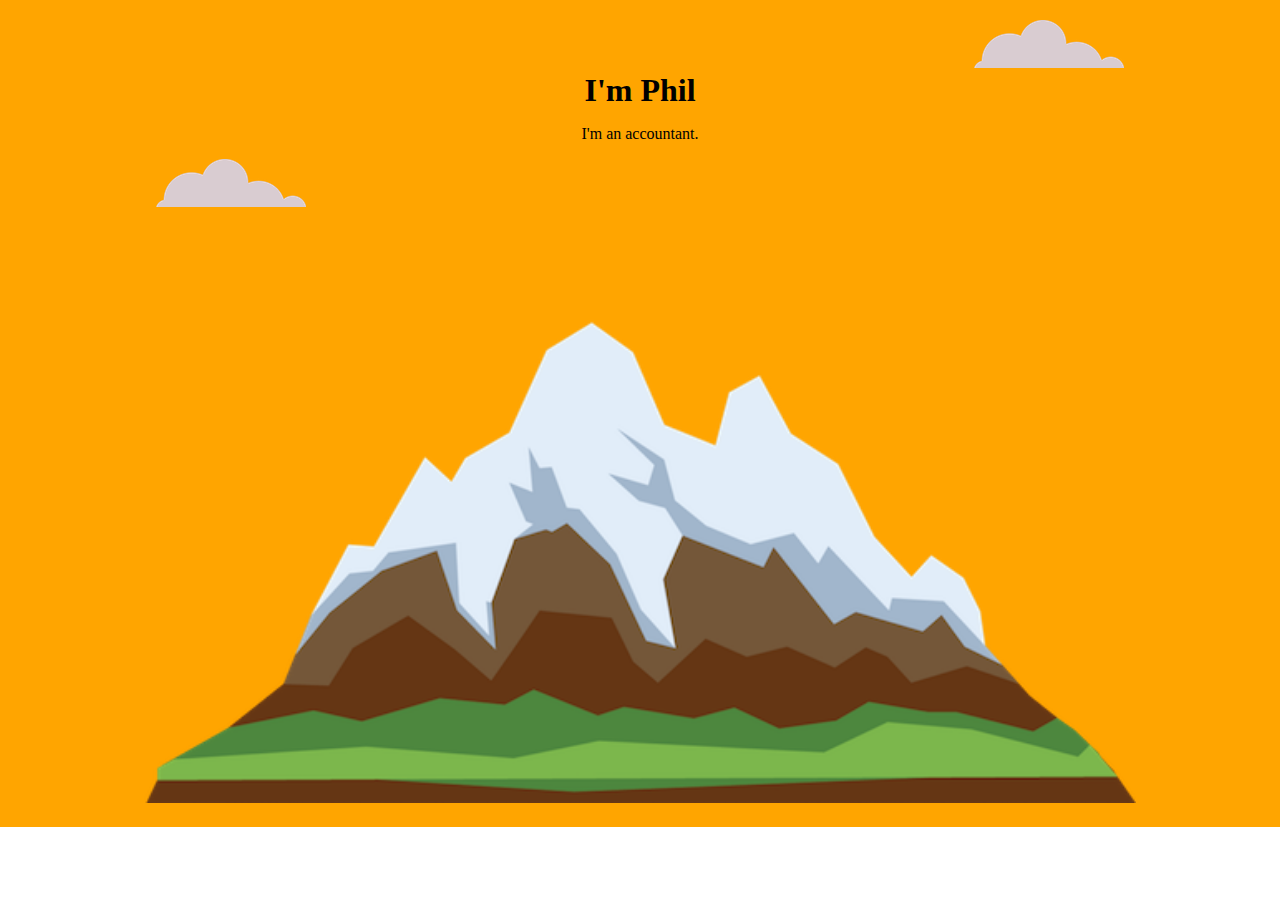
==== CSS - My Site/index.html @ 961881ea "Lots" ====
<!DOCTYPE html>
<html lang="en" dir="ltr">
  <head>
    <meta charset="utf-8">
    <title>phil.mk</title>
    <link rel="stylesheet" href="css/styles.css">
    <link rel="icon" href="css/favicon.ico">
  </head>
  <body>
  <div class="top-container">
    <div class="top-cloud">
          <img src="images/cloud.png" alt="">
      </div>

    <h1>I'm Phil</h1>
    <p>I'm an accountant.</p>
    <div class="bottom-cloud">
      <img src="images/cloud.png" alt="">
    </div>
    <div class="">
      <img class="mountain" src="images/mountain.png" alt="">

    </div>
  </div>

  </body>
</html>
---- CSS - My Site/css/styles.css ----
body {
  margin: 0;
  text-align: center;
}
h1 {
  margin: 0;
}

.top-container {
  background-color: orange;
  padding: 20px;
}
.top-cloud {
  position: relative;
  left: 33%;
}
.bottom-cloud {
  position: relative;
  right: 33%;
}
.mountain {
  width: 80%;
}
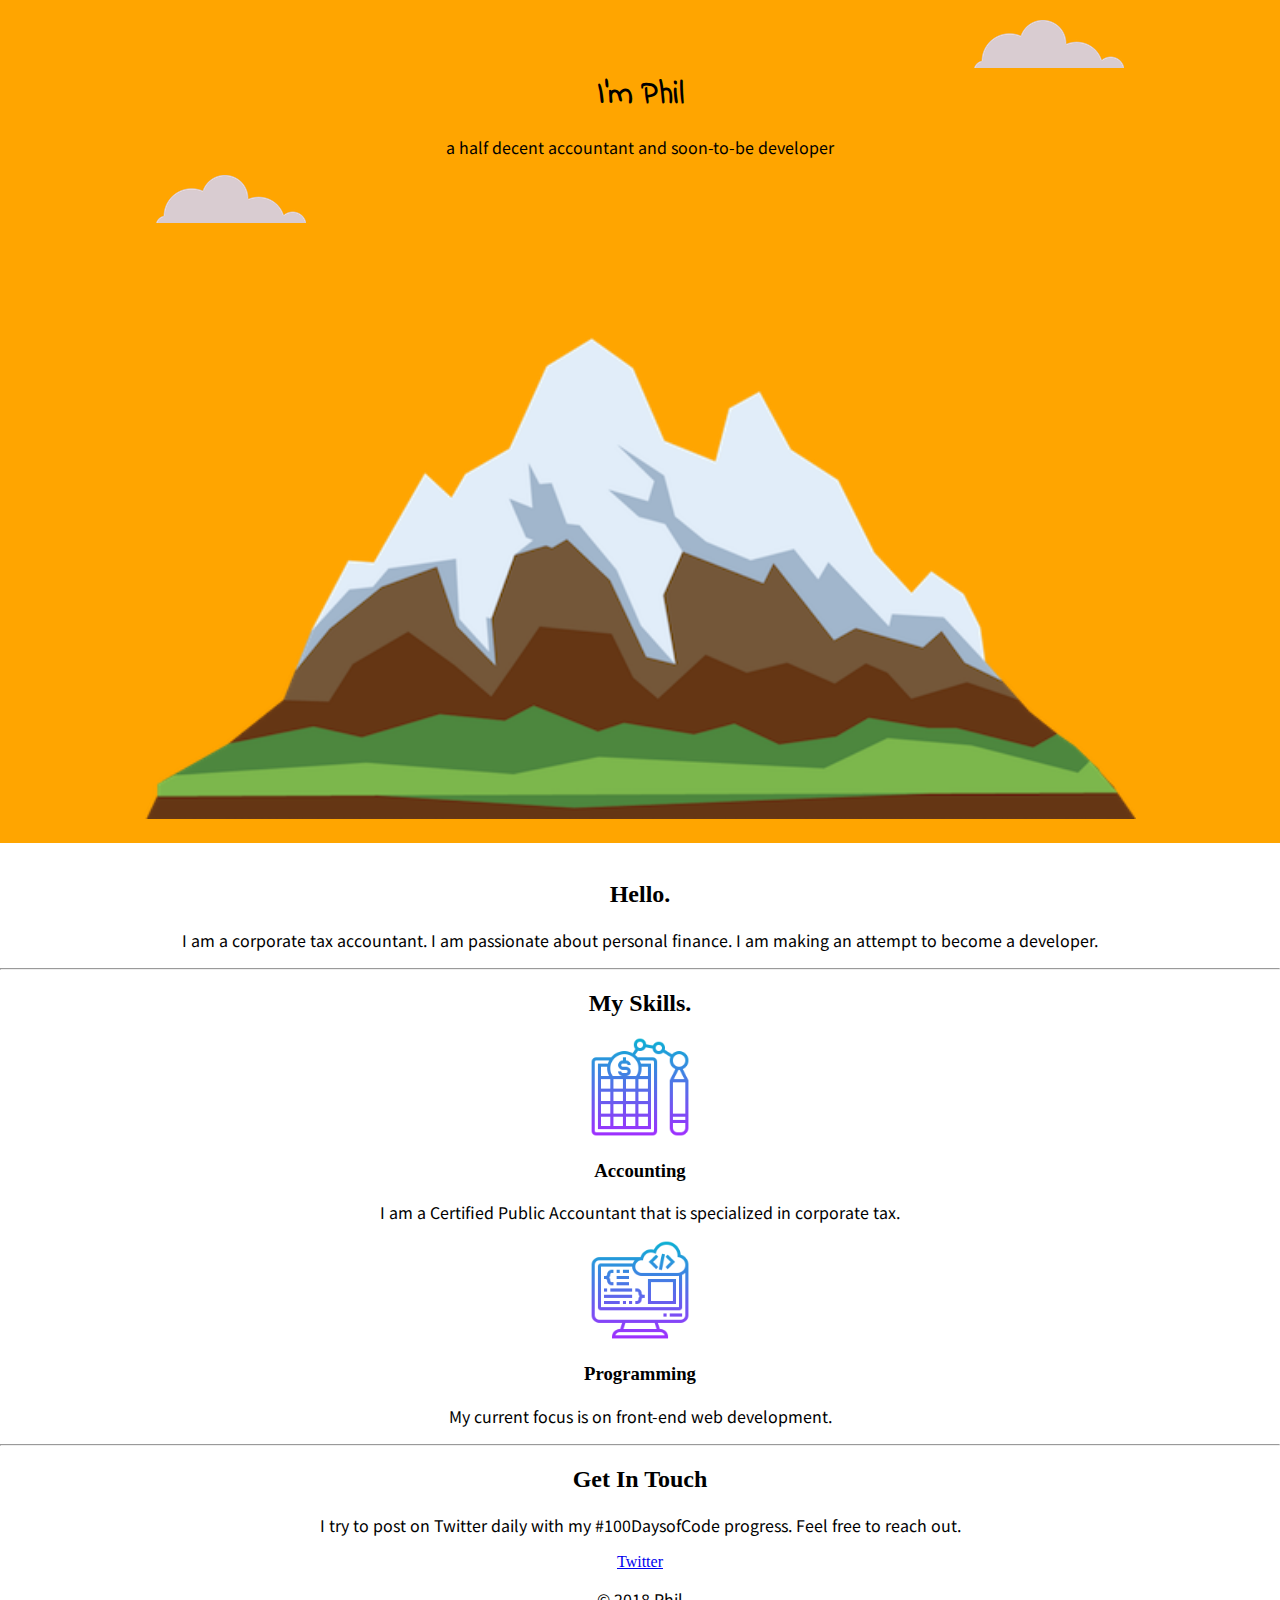
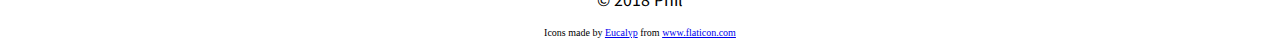
==== commit b606720c: "Various" ====
--- a/CSS - My Site/index.html
+++ b/CSS - My Site/index.html
@@ -5,6 +5,7 @@
     <title>phil.mk</title>
     <link rel="stylesheet" href="css/styles.css">
     <link rel="icon" href="css/favicon.ico">
+    <link href="https://fonts.googleapis.com/css2?family=Amatic+SC:wght@700&family=Indie+Flower&family=Miriam+Libre&family=Noto+Sans+HK:wght@300&display=swap" rel="stylesheet">
   </head>
   <body>
   <div class="top-container">
@@ -13,7 +14,7 @@
       </div>
 
     <h1>I'm Phil</h1>
-    <p>I'm an accountant.</p>
+    <p>a half decent accountant and soon-to-be developer</p>
     <div class="bottom-cloud">
       <img src="images/cloud.png" alt="">
     </div>
@@ -22,6 +23,40 @@
 
     </div>
   </div>
+  <div class="middle-container">
+    <div class="profile">
+      <img src="" alt="">
+      <h2>Hello.</h2>
+      <p>I am a corporate tax accountant. I am passionate about personal finance. I am making an attempt to become a developer.</p>
+    </div>
+    <hr>
+    <div class="skills">
+      <h2>My Skills.</h2>
+      <div class="skill-row">
+        <img class="skills-image" src="images/balance-sheet.png" alt="">
+        <h3>Accounting</h3>
+        <p>I am a Certified Public Accountant that is specialized in corporate tax.</p>
+      </div>
+      <div class="skill-row">
+        <img class="skills-image" src="images/programming.png" alt="">
+        <h3>Programming</h3>
+        <p>My current focus is on front-end web development.</p>
+      </div>
+    </div>
+    <hr>
+    <div class="contact-me">
+      <h2>Get In Touch</h2>
+      <p>I try to post on Twitter daily with my #100DaysofCode progress. Feel free to reach out.</p>
+<!--      <a class="btn" href="mailto:name@email.com">CONTACT ME</a> -->
+    </div>
+  </div>
 
+
+  <div class="bottom-container">
+<!--    <a class="footer-link" href="https://www.linkedin.com/">LinkedIn</a> -->
+    <a class="footer-link" href="https://twitter.com/phildotmk">Twitter</a>
+    <p>© 2018 Phil</p>
+    <div class="credits">Icons made by <a href="https://www.flaticon.com/authors/eucalyp" title="Eucalyp">Eucalyp</a> from <a href="https://www.flaticon.com/" title="Flaticon">www.flaticon.com</a></div>
+  </div>
   </body>
 </html>
--- a/CSS - My Site/css/styles.css
+++ b/CSS - My Site/css/styles.css
@@ -1,9 +1,17 @@
 body {
   margin: 0;
   text-align: center;
+
 }
 h1 {
   margin: 0;
+  font-family: 'Indie Flower', cursive;
+}
+p {
+  font-family: 'Noto Sans HK', sans-serif;
+}
+.skills-image {
+  width: 100px;
 }
 
 .top-container {
@@ -21,3 +29,7 @@
 .mountain {
   width: 80%;
 }
+
+.credits {
+  font-size: 10px;
+}
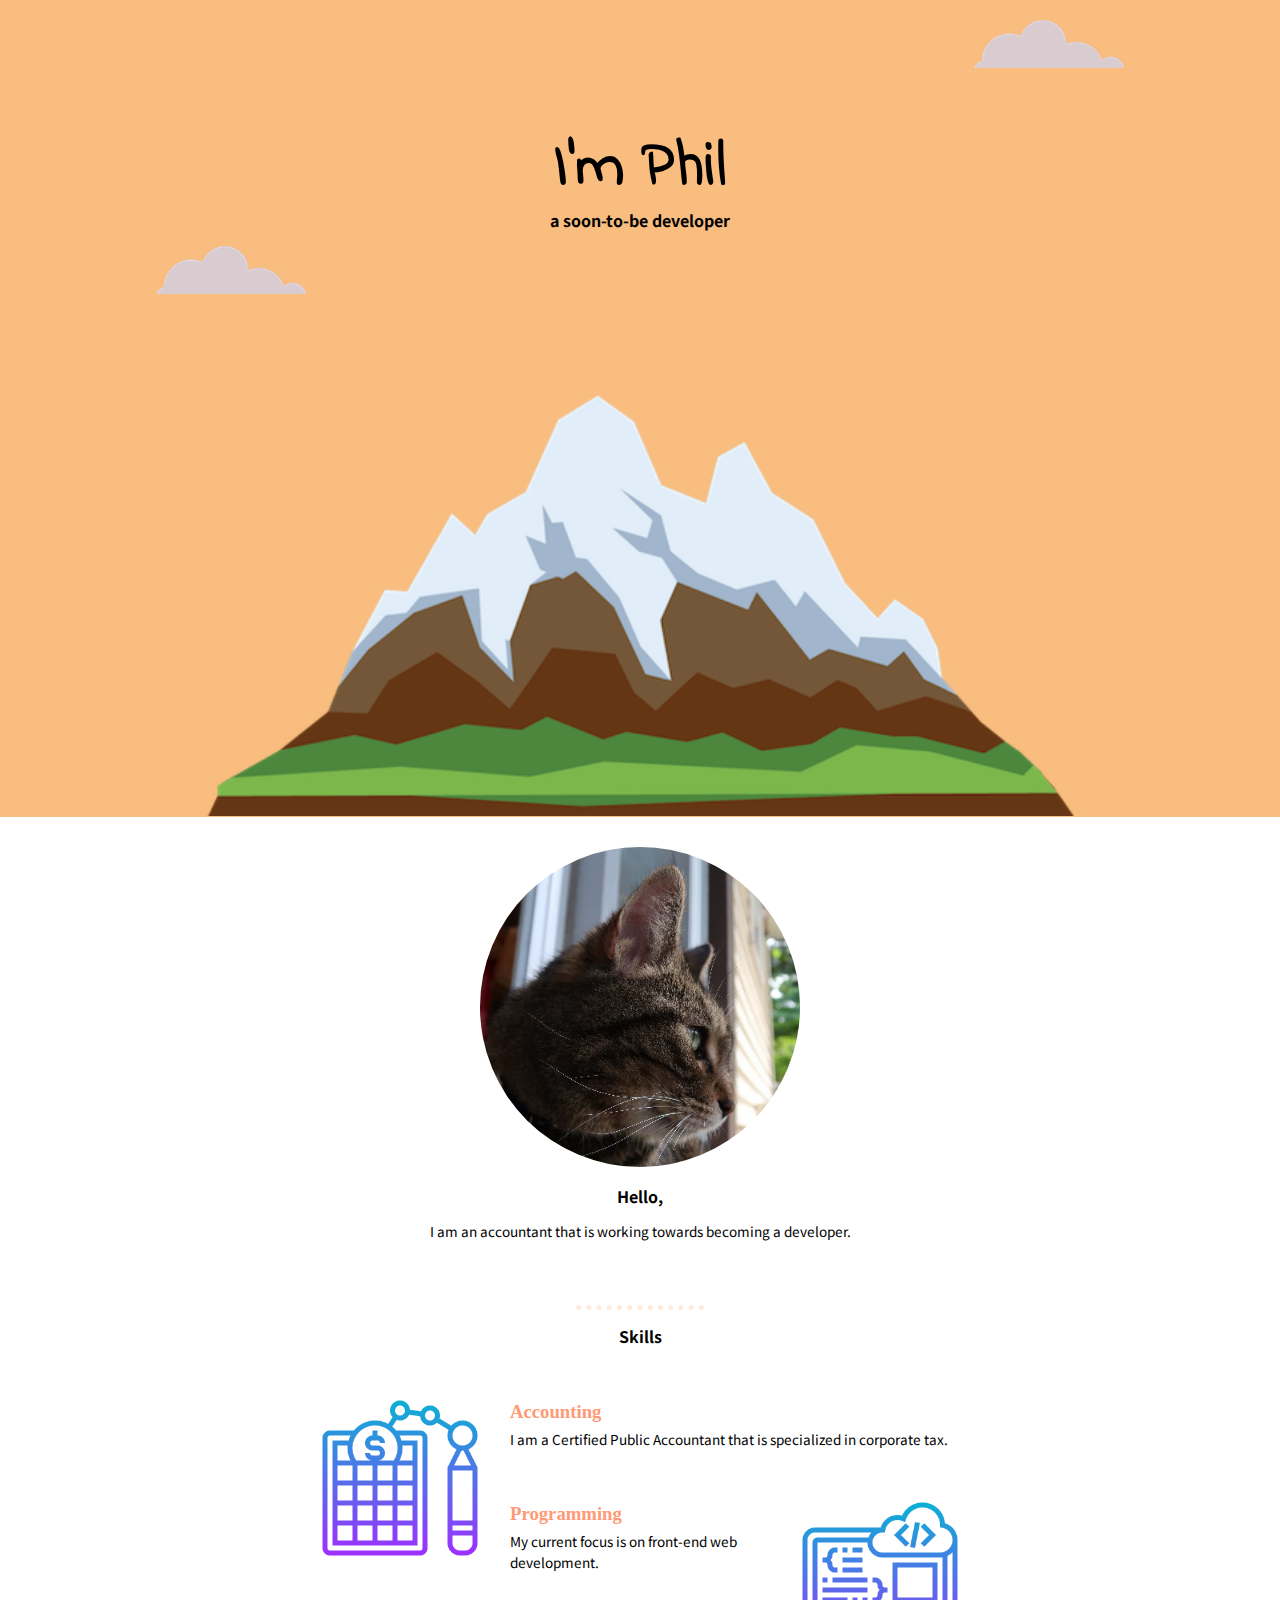
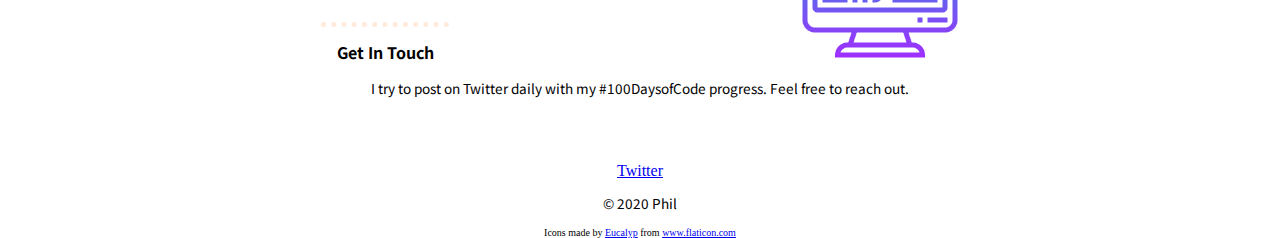
==== commit 8ed623fd: "Various" ====
--- a/CSS - My Site/index.html
+++ b/CSS - My Site/index.html
@@ -1,20 +1,22 @@
 <!DOCTYPE html>
 <html lang="en" dir="ltr">
-  <head>
-    <meta charset="utf-8">
-    <title>phil.mk</title>
-    <link rel="stylesheet" href="css/styles.css">
-    <link rel="icon" href="css/favicon.ico">
-    <link href="https://fonts.googleapis.com/css2?family=Amatic+SC:wght@700&family=Indie+Flower&family=Miriam+Libre&family=Noto+Sans+HK:wght@300&display=swap" rel="stylesheet">
-  </head>
-  <body>
+
+<head>
+  <meta charset="utf-8">
+  <title>phil.mk</title>
+  <link rel="stylesheet" href="css/styles.css">
+  <link rel="icon" href="css/favicon.ico">
+  <link href="https://fonts.googleapis.com/css2?family=Amatic+SC:wght@700&family=Indie+Flower&family=Miriam+Libre&family=Noto+Sans+HK:wght@300&display=swap" rel="stylesheet">
+</head>
+
+<body>
   <div class="top-container">
     <div class="top-cloud">
-          <img src="images/cloud.png" alt="">
-      </div>
+      <img src="images/cloud.png" alt="">
+    </div>
 
     <h1>I'm Phil</h1>
-    <p>a half decent accountant and soon-to-be developer</p>
+    <h2>a soon-to-be developer</h2>
     <div class="bottom-cloud">
       <img src="images/cloud.png" alt="">
     </div>
@@ -25,20 +27,21 @@
   </div>
   <div class="middle-container">
     <div class="profile">
-      <img src="" alt="">
-      <h2>Hello.</h2>
-      <p>I am a corporate tax accountant. I am passionate about personal finance. I am making an attempt to become a developer.</p>
+      <img class="header-picture" src="images/mutsy.jpg" alt="">
+      <h2>Hello,</h2>
+      <p class="header-description">I am an accountant that is working towards becoming a developer.</p>
     </div>
     <hr>
     <div class="skills">
-      <h2>My Skills.</h2>
+      <h2>Skills</h2>
       <div class="skill-row">
-        <img class="skills-image" src="images/balance-sheet.png" alt="">
-        <h3>Accounting</h3>
-        <p>I am a Certified Public Accountant that is specialized in corporate tax.</p>
+        <img class="skill-image1" src="images/balance-sheet.png" alt="">
+          <h3>Accounting</h3>
+          <p>I am a Certified Public Accountant that is specialized in corporate tax.</p>
+
       </div>
       <div class="skill-row">
-        <img class="skills-image" src="images/programming.png" alt="">
+        <img class="skill-image2" src="images/programming.png" alt="">
         <h3>Programming</h3>
         <p>My current focus is on front-end web development.</p>
       </div>
@@ -46,17 +49,18 @@
     <hr>
     <div class="contact-me">
       <h2>Get In Touch</h2>
-      <p>I try to post on Twitter daily with my #100DaysofCode progress. Feel free to reach out.</p>
-<!--      <a class="btn" href="mailto:name@email.com">CONTACT ME</a> -->
+      <p class="footer-description">I try to post on Twitter daily with my #100DaysofCode progress. Feel free to reach out.</p>
+      <!--      <a class="btn" href="mailto:name@email.com">CONTACT ME</a> -->
     </div>
   </div>
 
 
   <div class="bottom-container">
-<!--    <a class="footer-link" href="https://www.linkedin.com/">LinkedIn</a> -->
+    <!--    <a class="footer-link" href="https://www.linkedin.com/">LinkedIn</a> -->
     <a class="footer-link" href="https://twitter.com/phildotmk">Twitter</a>
-    <p>© 2018 Phil</p>
+    <p>© 2020 Phil</p>
     <div class="credits">Icons made by <a href="https://www.flaticon.com/authors/eucalyp" title="Eucalyp">Eucalyp</a> from <a href="https://www.flaticon.com/" title="Flaticon">www.flaticon.com</a></div>
   </div>
-  </body>
+</body>
+
 </html>
--- a/CSS - My Site/css/styles.css
+++ b/CSS - My Site/css/styles.css
@@ -6,16 +6,52 @@
 h1 {
   margin: 0;
   font-family: 'Indie Flower', cursive;
+  font-size: 4rem;
+  margin: 50px 0px -20px 0px;
+}
+h2 {
+  font-family: 'Noto Sans HK', sans-serif;
+  font-size: 1rem;
 }
 p {
   font-family: 'Noto Sans HK', sans-serif;
+  font-size: .85rem;
 }
-.skills-image {
-  width: 100px;
+h3 {
+  margin-bottom: -10px;
+  color: #ff9a76;
+}
+
+hr {
+  border-style: dotted;
+  width: 10%;
+  border-width: 5px 0 0 0;
+  color: #ffeadb;
+
+
+}
+
+.skill-row {
+  width: 50%;
+  margin: 50px auto 50px auto;
+  text-align: left;
+  line-height: 1.5;
+}
+
+.skill-image1 {
+  width: 25%;
+  float: left;
+  margin-right: 30px;
+}
+
+.skill-image2 {
+  width: 25%;
+  float: right;
+  margin-left: 30px;
 }
 
 .top-container {
-  background-color: orange;
+  background-color: #f8bd7f;
   padding: 20px;
 }
 .top-cloud {
@@ -27,9 +63,26 @@
   right: 33%;
 }
 .mountain {
-  width: 80%;
+  width: 70%;
+  margin-bottom: -23px;
 }
 
 .credits {
   font-size: 10px;
 }
+
+.header-picture {
+  margin-top: 30px;
+  width: 25%;
+  border-radius: 50%;
+}
+
+.header-description {
+  width: 50%;
+  margin: 0 auto 5% auto;
+}
+
+.footer-description {
+  width: 50%;
+  margin: 0 auto 5% auto;
+}
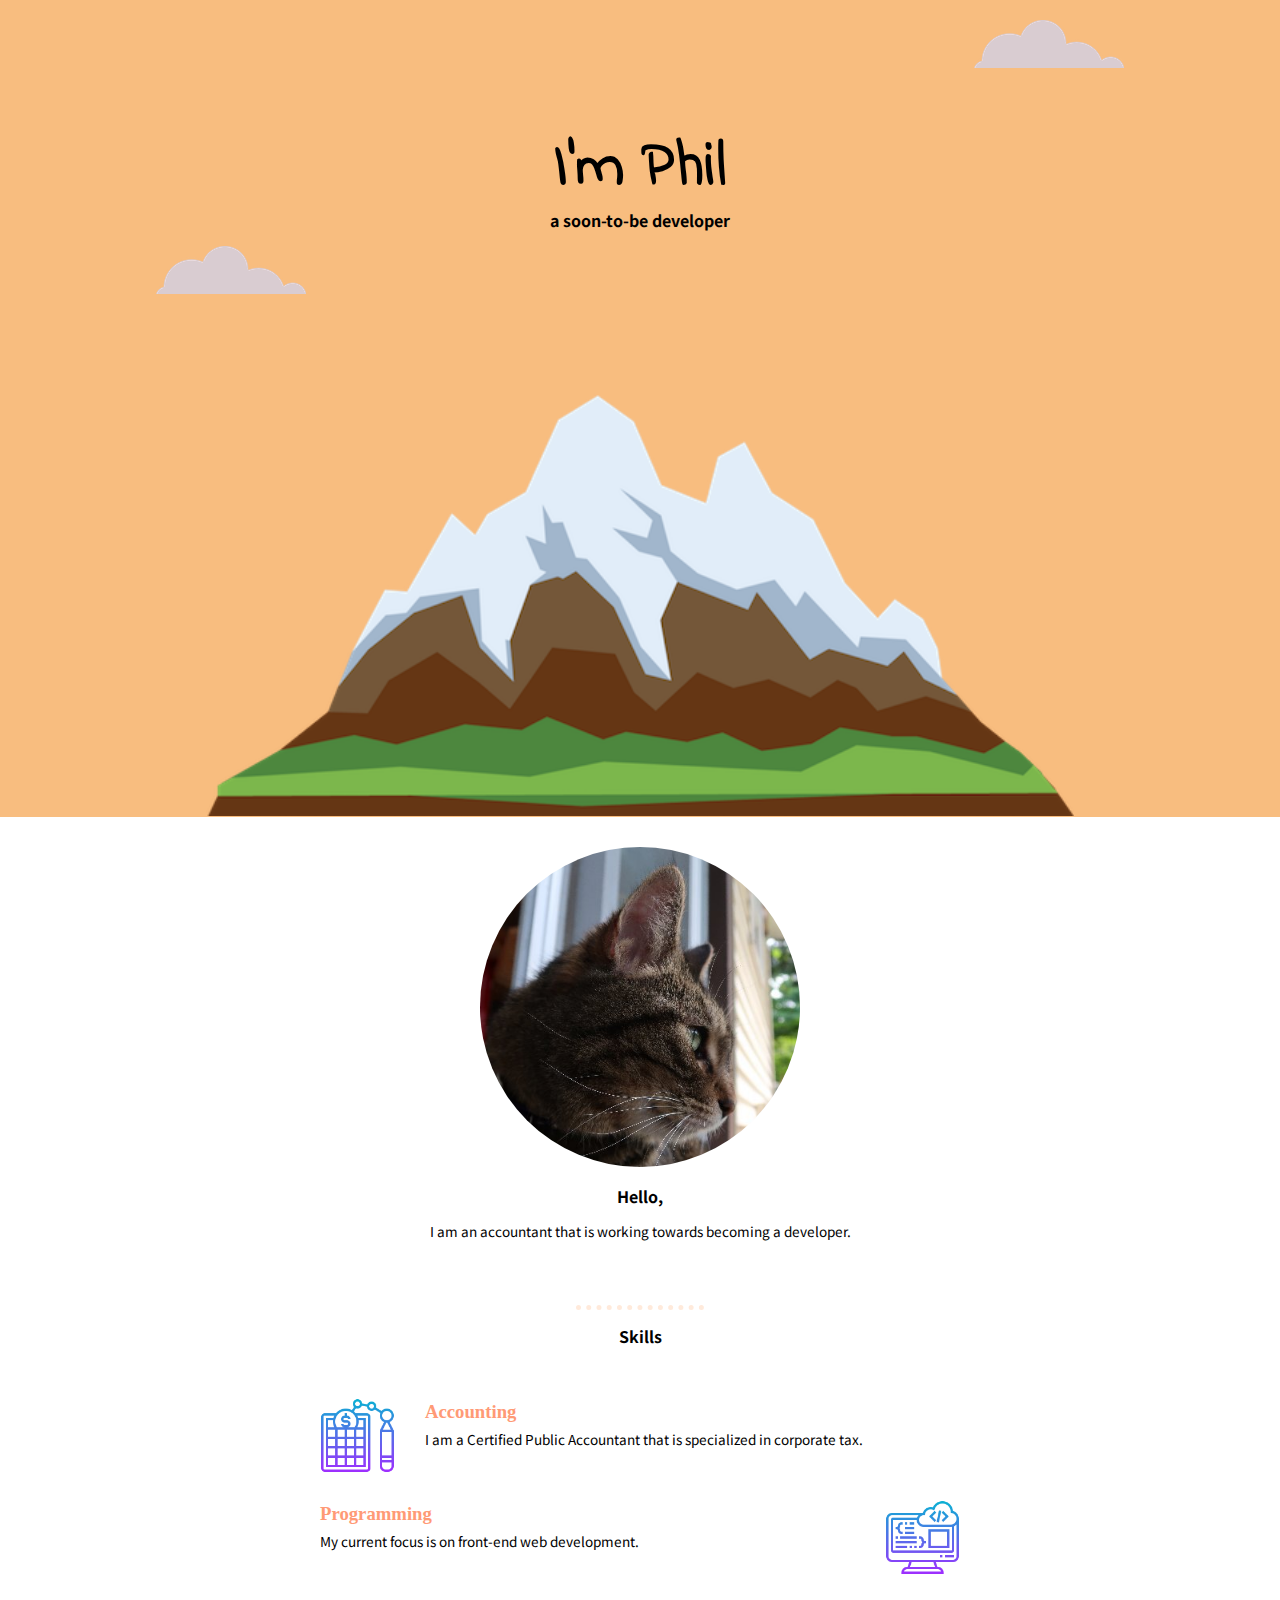
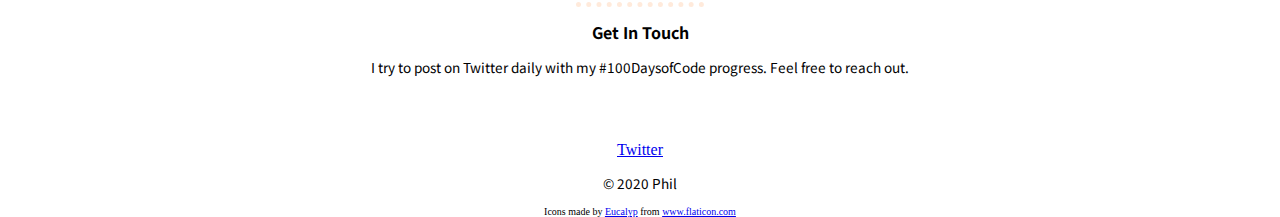
==== commit 888d2e9e: "Various" ====
--- a/CSS - My Site/index.html
+++ b/CSS - My Site/index.html
@@ -34,11 +34,11 @@
     <hr>
     <div class="skills">
       <h2>Skills</h2>
+
       <div class="skill-row">
         <img class="skill-image1" src="images/balance-sheet.png" alt="">
           <h3>Accounting</h3>
           <p>I am a Certified Public Accountant that is specialized in corporate tax.</p>
-
       </div>
       <div class="skill-row">
         <img class="skill-image2" src="images/programming.png" alt="">
--- a/CSS - My Site/css/styles.css
+++ b/CSS - My Site/css/styles.css
@@ -39,13 +39,13 @@
 }
 
 .skill-image1 {
-  width: 25%;
+  width: 75px;
   float: left;
   margin-right: 30px;
 }
 
 .skill-image2 {
-  width: 25%;
+  width: 75px;
   float: right;
   margin-left: 30px;
 }
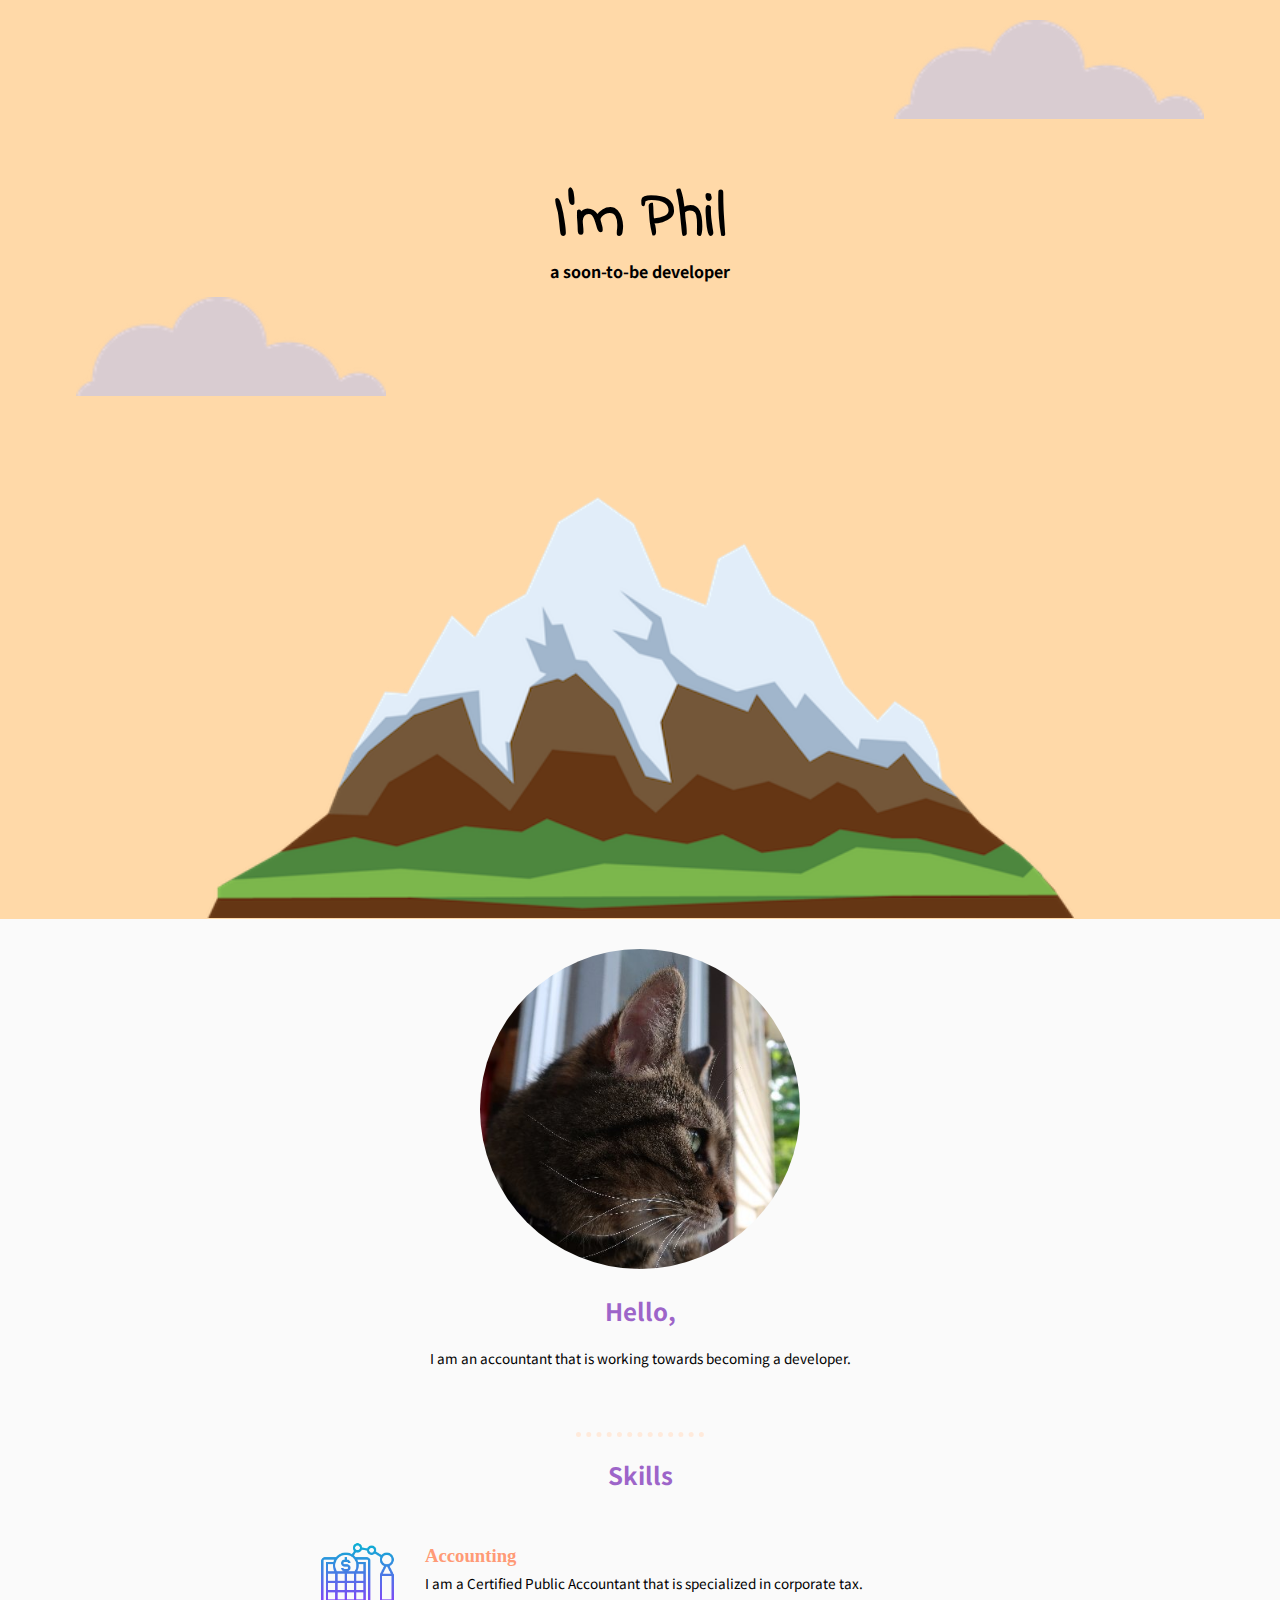
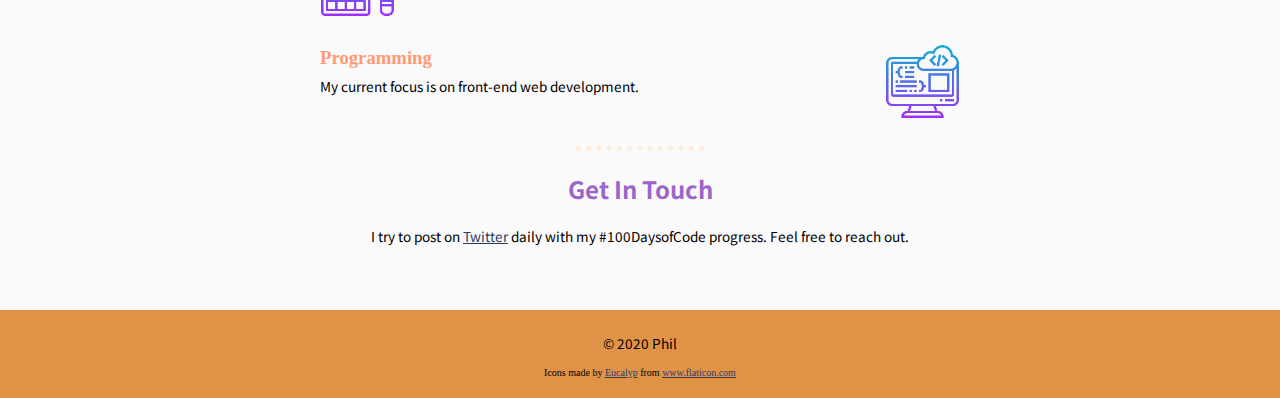
==== commit 83729c38: "Various" ====
--- a/CSS - My Site/index.html
+++ b/CSS - My Site/index.html
@@ -12,13 +12,13 @@
 <body>
   <div class="top-container">
     <div class="top-cloud">
-      <img src="images/cloud.png" alt="">
+      <img class="cloud-img" src="images/cloud.png" alt="">
     </div>
 
     <h1>I'm Phil</h1>
     <h2>a soon-to-be developer</h2>
     <div class="bottom-cloud">
-      <img src="images/cloud.png" alt="">
+      <img class="cloud-img" src="images/cloud.png" alt="">
     </div>
     <div class="">
       <img class="mountain" src="images/mountain.png" alt="">
@@ -28,12 +28,12 @@
   <div class="middle-container">
     <div class="profile">
       <img class="header-picture" src="images/mutsy.jpg" alt="">
-      <h2>Hello,</h2>
+      <h2 class="titles">Hello,</h2>
       <p class="header-description">I am an accountant that is working towards becoming a developer.</p>
     </div>
     <hr>
     <div class="skills">
-      <h2>Skills</h2>
+      <h2 class="titles">Skills</h2>
 
       <div class="skill-row">
         <img class="skill-image1" src="images/balance-sheet.png" alt="">
@@ -48,16 +48,14 @@
     </div>
     <hr>
     <div class="contact-me">
-      <h2>Get In Touch</h2>
-      <p class="footer-description">I try to post on Twitter daily with my #100DaysofCode progress. Feel free to reach out.</p>
+      <h2 class="titles">Get In Touch</h2>
+      <p class="footer-description">I try to post on <a class="footer-link" href="https://twitter.com/phildotmk">Twitter</a> daily with my #100DaysofCode progress. Feel free to reach out.</p>
       <!--      <a class="btn" href="mailto:name@email.com">CONTACT ME</a> -->
     </div>
   </div>
 
 
   <div class="bottom-container">
-    <!--    <a class="footer-link" href="https://www.linkedin.com/">LinkedIn</a> -->
-    <a class="footer-link" href="https://twitter.com/phildotmk">Twitter</a>
     <p>© 2020 Phil</p>
     <div class="credits">Icons made by <a href="https://www.flaticon.com/authors/eucalyp" title="Eucalyp">Eucalyp</a> from <a href="https://www.flaticon.com/" title="Flaticon">www.flaticon.com</a></div>
   </div>
--- a/CSS - My Site/css/styles.css
+++ b/CSS - My Site/css/styles.css
@@ -1,6 +1,7 @@
 body {
   margin: 0;
   text-align: center;
+  background-color: #fafafa;
 
 }
 h1 {
@@ -13,6 +14,7 @@
   font-family: 'Noto Sans HK', sans-serif;
   font-size: 1rem;
 }
+
 p {
   font-family: 'Noto Sans HK', sans-serif;
   font-size: .85rem;
@@ -27,8 +29,19 @@
   width: 10%;
   border-width: 5px 0 0 0;
   color: #ffeadb;
+}
 
+a {
+  color: #2a3d66;
+}
+a:hover {
+  color: white;
+  background-color: black;
+}
 
+.titles {
+  font-size: 1.5rem;
+  color: #9d65c9;
 }
 
 .skill-row {
@@ -51,12 +64,15 @@
 }
 
 .top-container {
-  background-color: #f8bd7f;
+  background-color: #ffd9a8;
   padding: 20px;
 }
 .top-cloud {
   position: relative;
   left: 33%;
+}
+.cloud-img {
+  width: 25%;
 }
 .bottom-cloud {
   position: relative;
@@ -86,3 +102,12 @@
   width: 50%;
   margin: 0 auto 5% auto;
 }
+
+.bottom-container {
+  padding: 10px 10px 20px 10px;
+  background-color: #e09346;
+}
+
+.middle-container {
+  background-color: #fafafa;
+}
